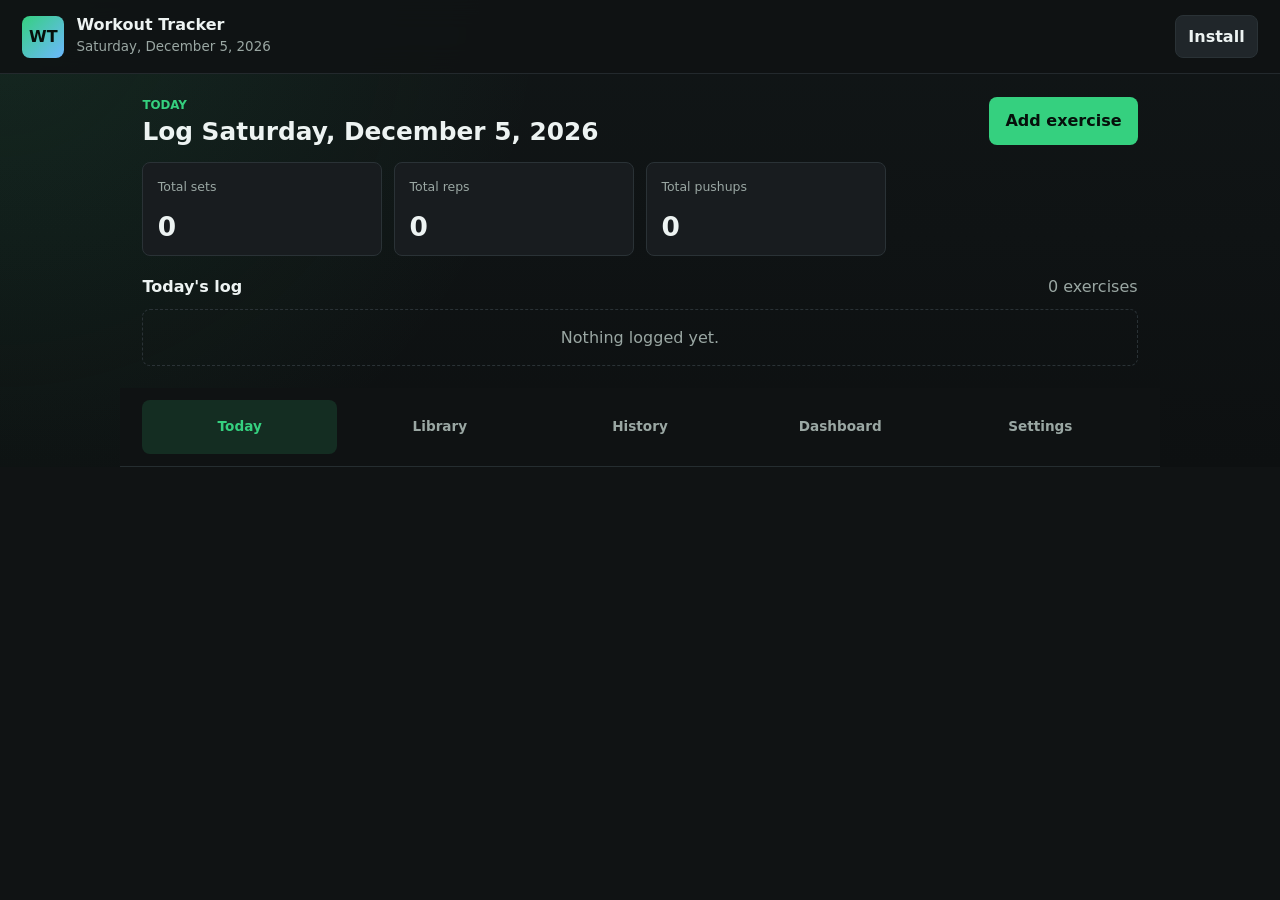
==== index.html @ e084869a "Add files via upload" ====
<!doctype html>
<html lang="en">
  <head>
    <meta charset="utf-8">
    <meta name="viewport" content="width=device-width, initial-scale=1">
    <meta name="theme-color" content="#101314">
    <meta name="description" content="A local-first personal workout tracker with exercise library, daily logging, history, dashboard, and backups.">
    <title>Workout Tracker</title>
    <link rel="manifest" href="manifest.webmanifest">
    <link rel="icon" href="icons/icon.svg" type="image/svg+xml">
    <link rel="apple-touch-icon" href="icons/icon-192.png">
    <link rel="stylesheet" href="styles.css">
    <script defer src="app.js"></script>
  </head>
  <body>
    <a class="skip-link" href="#app-main">Skip to content</a>

    <header class="app-header">
      <div class="brand">
        <div class="brand-mark" aria-hidden="true">WT</div>
        <div>
          <h1>Workout Tracker</h1>
          <p id="currentDateLabel">Ready when you are.</p>
        </div>
      </div>
      <button id="installButton" class="ghost-button install-button" hidden>Install</button>
    </header>

    <main id="app-main" class="app-main">
      <section id="today" class="tab-panel active" aria-labelledby="todayTitle">
        <div class="section-head">
          <div>
            <p class="eyebrow">Today</p>
            <h2 id="todayTitle">Log today's workout</h2>
          </div>
          <button id="addExerciseToggle" class="primary-button" type="button">Add exercise</button>
        </div>

        <div class="metric-grid today-metrics" aria-label="Today's totals">
          <article class="metric">
            <span>Total sets</span>
            <strong id="todayTotalSets">0</strong>
          </article>
          <article class="metric">
            <span>Total reps</span>
            <strong id="todayTotalReps">0</strong>
          </article>
          <article class="metric">
            <span>Total pushups</span>
            <strong id="todayTotalPushups">0</strong>
          </article>
        </div>

        <form id="todayForm" class="log-form hidden" autocomplete="off">
          <div class="form-row full">
            <label for="exerciseSelect">Exercise</label>
            <select id="exerciseSelect" required></select>
          </div>

          <div class="quick-grid">
            <label>
              <span>Sets</span>
              <input id="setsInput" inputmode="numeric" type="number" min="0" step="1" placeholder="3">
            </label>
            <label>
              <span>Reps</span>
              <input id="repsInput" inputmode="numeric" type="number" min="0" step="1" placeholder="10">
            </label>
            <label>
              <span>Weight</span>
              <input id="weightInput" inputmode="decimal" type="number" min="0" step="0.5" placeholder="kg">
            </label>
            <label>
              <span>Duration</span>
              <input id="durationInput" inputmode="decimal" type="number" min="0" step="0.5" placeholder="min">
            </label>
            <label>
              <span>Distance</span>
              <input id="distanceInput" inputmode="decimal" type="number" min="0" step="0.01" placeholder="km">
            </label>
          </div>

          <div id="pushupFields" class="special-panel hidden">
            <div class="special-head">
              <div>
                <p class="eyebrow">Pushup tracking</p>
                <h3>Max set and EMOM</h3>
              </div>
              <span id="emomTotalBadge" class="pill">0 total</span>
            </div>
            <div class="quick-grid">
              <label>
                <span>Max in one set</span>
                <input id="pushupMaxInput" inputmode="numeric" type="number" min="0" step="1" placeholder="42">
              </label>
              <label>
                <span>EMOM minutes</span>
                <input id="emomMinutesInput" inputmode="numeric" type="number" min="0" step="1" placeholder="10">
              </label>
              <label>
                <span>Reps / minute</span>
                <input id="emomRepsInput" inputmode="numeric" type="number" min="0" step="1" placeholder="8">
              </label>
            </div>
          </div>

          <label class="form-row full">
            <span>Notes</span>
            <textarea id="notesInput" rows="3" placeholder="Optional notes"></textarea>
          </label>

          <div class="button-row">
            <button class="primary-button" type="submit">Save workout</button>
            <button id="clearTodayForm" class="ghost-button" type="button">Clear</button>
          </div>
        </form>

        <div class="subhead">
          <h3>Today's log</h3>
          <span id="todayEntryCount" class="muted">0 exercises</span>
        </div>
        <div id="todayEntries" class="item-list empty-list"></div>
      </section>

      <section id="library" class="tab-panel" aria-labelledby="libraryTitle">
        <div class="section-head">
          <div>
            <p class="eyebrow">Exercise Library</p>
            <h2 id="libraryTitle">Built-in and custom exercises</h2>
          </div>
        </div>

        <form id="exerciseForm" class="compact-form" autocomplete="off">
          <input id="customExerciseId" type="hidden">
          <label class="form-row full">
            <span>Exercise name</span>
            <input id="customName" type="text" placeholder="Add a custom exercise" required>
          </label>
          <div class="two-col">
            <label>
              <span>Muscle group</span>
              <select id="customGroup" required></select>
            </label>
            <label>
              <span>Type</span>
              <select id="customType" required></select>
            </label>
          </div>
          <div class="button-row">
            <button id="saveCustomExercise" class="primary-button" type="submit">Add custom</button>
            <button id="cancelCustomEdit" class="ghost-button hidden" type="button">Cancel edit</button>
          </div>
        </form>

        <div id="libraryList" class="library-list"></div>
      </section>

      <section id="history" class="tab-panel" aria-labelledby="historyTitle">
        <div class="section-head">
          <div>
            <p class="eyebrow">Workout History</p>
            <h2 id="historyTitle">Calendar and log</h2>
          </div>
        </div>

        <div class="filter-grid">
          <label>
            <span>Exercise</span>
            <select id="historyExerciseFilter"></select>
          </label>
          <label>
            <span>Muscle group</span>
            <select id="historyGroupFilter"></select>
          </label>
        </div>

        <div id="historyList" class="history-list empty-list"></div>
        <div id="historyDetail" class="detail-panel hidden"></div>
      </section>

      <section id="dashboard" class="tab-panel" aria-labelledby="dashboardTitle">
        <div class="section-head">
          <div>
            <p class="eyebrow">Dashboard</p>
            <h2 id="dashboardTitle">Progress at a glance</h2>
          </div>
        </div>

        <div class="metric-grid">
          <article class="metric">
            <span>Training days this month</span>
            <strong id="monthTrainingDays">0</strong>
          </article>
          <article class="metric">
            <span>Workouts this week</span>
            <strong id="weekWorkoutDays">0</strong>
          </article>
          <article class="metric">
            <span>Best pushup max</span>
            <strong id="bestPushupMax">0</strong>
          </article>
          <article class="metric">
            <span>Toward 100 pushups</span>
            <strong id="pushupGoalText">0%</strong>
          </article>
        </div>

        <article class="chart-panel">
          <div class="chart-head">
            <h3>Pushup progress</h3>
            <span class="muted">Best set per day</span>
          </div>
          <canvas id="pushupChart" height="190" aria-label="Pushup progress chart"></canvas>
        </article>

        <article class="chart-panel">
          <div class="chart-head">
            <h3>Bodyweight progress</h3>
            <span id="bodyweightUnitLabel" class="muted">kg</span>
          </div>
          <canvas id="bodyweightChart" height="190" aria-label="Bodyweight progress chart"></canvas>
        </article>

        <article class="chart-panel">
          <div class="chart-head">
            <h3>Most trained muscle groups</h3>
            <span class="muted">By logged exercises</span>
          </div>
          <div id="muscleGroupBars" class="bar-list"></div>
        </article>
      </section>

      <section id="settings" class="tab-panel" aria-labelledby="settingsTitle">
        <div class="section-head">
          <div>
            <p class="eyebrow">Settings and Backup</p>
            <h2 id="settingsTitle">Keep your data portable</h2>
          </div>
        </div>

        <form id="settingsForm" class="compact-form">
          <label class="form-row full">
            <span>Weight unit</span>
            <select id="weightUnitSelect">
              <option value="kg">kg</option>
              <option value="lb">lb</option>
            </select>
          </label>
        </form>

        <form id="bodyweightForm" class="compact-form" autocomplete="off">
          <div class="subhead no-margin">
            <h3>Bodyweight log</h3>
            <span class="muted">Used in dashboard chart</span>
          </div>
          <div class="two-col">
            <label>
              <span>Date</span>
              <input id="bodyweightDateInput" type="date" required>
            </label>
            <label>
              <span>Bodyweight</span>
              <input id="bodyweightValueInput" inputmode="decimal" type="number" min="0" step="0.1" required>
            </label>
          </div>
          <button class="primary-button" type="submit">Save bodyweight</button>
          <div id="bodyweightList" class="small-list"></div>
        </form>

        <div class="backup-grid">
          <button id="exportJsonButton" class="primary-button" type="button">Export JSON backup</button>
          <label class="file-button">
            <input id="importFileInput" type="file" accept="application/json">
            Import JSON backup
          </label>
          <button id="exportCsvButton" class="ghost-button" type="button">Export history CSV</button>
        </div>

        <div class="data-summary">
          <h3>Data on this device</h3>
          <p id="dataSummaryText" class="muted"></p>
        </div>
      </section>
    </main>

    <nav class="tab-bar" aria-label="Primary">
      <button class="tab-button active" data-tab="today" type="button">Today</button>
      <button class="tab-button" data-tab="library" type="button">Library</button>
      <button class="tab-button" data-tab="history" type="button">History</button>
      <button class="tab-button" data-tab="dashboard" type="button">Dashboard</button>
      <button class="tab-button" data-tab="settings" type="button">Settings</button>
    </nav>

    <div id="toast" class="toast" role="status" aria-live="polite"></div>
  </body>
</html>
---- styles.css ----
:root {
  color-scheme: dark;
  --bg: #101314;
  --surface: #181c1f;
  --surface-strong: #20262a;
  --surface-soft: #141819;
  --border: #2a3236;
  --text: #edf3f2;
  --muted: #9aa7a3;
  --accent: #35d07f;
  --accent-strong: #18a966;
  --accent-soft: rgba(53, 208, 127, 0.14);
  --blue: #6cb8ff;
  --danger: #ff6b6b;
  --warning: #ffd166;
  --shadow: 0 16px 40px rgba(0, 0, 0, 0.28);
  --radius: 8px;
}

* {
  box-sizing: border-box;
}

html {
  min-height: 100%;
  background: var(--bg);
}

body {
  min-height: 100%;
  margin: 0;
  background:
    radial-gradient(circle at top left, rgba(53, 208, 127, 0.1), transparent 34rem),
    linear-gradient(180deg, #111617 0%, #0d1011 100%);
  color: var(--text);
  font-family: Inter, ui-sans-serif, system-ui, -apple-system, BlinkMacSystemFont, "Segoe UI", sans-serif;
  font-size: 16px;
  line-height: 1.45;
  padding-bottom: 88px;
}

button,
input,
select,
textarea {
  font: inherit;
}

button,
select,
input,
textarea {
  border-radius: var(--radius);
}

button {
  border: 0;
  cursor: pointer;
}

button:disabled {
  cursor: not-allowed;
  opacity: 0.55;
}

select,
input,
textarea {
  width: 100%;
  border: 1px solid var(--border);
  background: #0d1112;
  color: var(--text);
  padding: 0.85rem 0.95rem;
  outline: none;
}

select:focus,
input:focus,
textarea:focus {
  border-color: var(--accent);
  box-shadow: 0 0 0 3px rgba(53, 208, 127, 0.18);
}

textarea {
  resize: vertical;
}

h1,
h2,
h3,
p {
  margin: 0;
}

h1 {
  font-size: 1rem;
  line-height: 1.1;
}

h2 {
  font-size: 1.55rem;
  line-height: 1.15;
}

h3 {
  font-size: 1rem;
  line-height: 1.2;
}

.skip-link {
  position: fixed;
  top: 0.75rem;
  left: 0.75rem;
  z-index: 20;
  transform: translateY(-160%);
  background: var(--accent);
  color: #07100b;
  padding: 0.75rem 1rem;
  border-radius: var(--radius);
}

.skip-link:focus {
  transform: translateY(0);
}

.app-header {
  position: sticky;
  top: 0;
  z-index: 10;
  display: flex;
  align-items: center;
  justify-content: space-between;
  gap: 1rem;
  padding: 0.95rem 1rem;
  background: rgba(16, 19, 20, 0.92);
  backdrop-filter: blur(14px);
  border-bottom: 1px solid rgba(42, 50, 54, 0.75);
}

.brand {
  display: flex;
  align-items: center;
  min-width: 0;
  gap: 0.75rem;
}

.brand-mark {
  display: grid;
  width: 42px;
  height: 42px;
  flex: 0 0 auto;
  place-items: center;
  border-radius: var(--radius);
  background: linear-gradient(135deg, var(--accent), var(--blue));
  color: #07100b;
  font-weight: 900;
}

.brand p,
.muted {
  color: var(--muted);
}

.brand p {
  margin-top: 0.2rem;
  font-size: 0.84rem;
  white-space: nowrap;
  overflow: hidden;
  text-overflow: ellipsis;
}

.app-main {
  width: min(100%, 1040px);
  margin: 0 auto;
  padding: 1rem;
}

.tab-panel {
  display: none;
}

.tab-panel.active {
  display: block;
}

.section-head {
  display: flex;
  align-items: flex-start;
  justify-content: space-between;
  gap: 1rem;
  margin-bottom: 1rem;
}

.section-head .primary-button {
  flex: 0 0 auto;
}

.eyebrow {
  margin-bottom: 0.25rem;
  color: var(--accent);
  font-size: 0.74rem;
  font-weight: 800;
  letter-spacing: 0;
  text-transform: uppercase;
}

.metric-grid {
  display: grid;
  grid-template-columns: repeat(2, minmax(0, 1fr));
  gap: 0.75rem;
  margin-bottom: 1rem;
}

.today-metrics {
  grid-template-columns: repeat(3, minmax(0, 1fr));
}

.metric {
  min-width: 0;
  padding: 0.9rem;
  border: 1px solid var(--border);
  border-radius: var(--radius);
  background: var(--surface);
}

.metric span {
  display: block;
  min-height: 2.4em;
  color: var(--muted);
  font-size: 0.78rem;
}

.metric strong {
  display: block;
  margin-top: 0.4rem;
  color: var(--text);
  font-size: 1.65rem;
  line-height: 1;
}

.primary-button,
.ghost-button,
.danger-button,
.file-button {
  display: inline-flex;
  align-items: center;
  justify-content: center;
  min-height: 48px;
  gap: 0.45rem;
  padding: 0.8rem 1rem;
  border-radius: var(--radius);
  font-weight: 800;
  text-decoration: none;
}

.primary-button {
  background: var(--accent);
  color: #06100b;
}

.primary-button:active {
  background: var(--accent-strong);
}

.ghost-button,
.file-button {
  border: 1px solid var(--border);
  background: var(--surface-strong);
  color: var(--text);
}

.danger-button {
  background: rgba(255, 107, 107, 0.14);
  color: var(--danger);
  border: 1px solid rgba(255, 107, 107, 0.32);
}

.install-button {
  min-height: 40px;
  padding: 0.55rem 0.75rem;
}

.log-form,
.compact-form,
.chart-panel,
.detail-panel,
.data-summary {
  margin-bottom: 1rem;
  padding: 1rem;
  border: 1px solid var(--border);
  border-radius: var(--radius);
  background: rgba(24, 28, 31, 0.88);
  box-shadow: var(--shadow);
}

.log-form,
.compact-form {
  display: grid;
  gap: 0.9rem;
}

.form-row,
.quick-grid label,
.two-col label,
.filter-grid label {
  display: grid;
  gap: 0.35rem;
  color: var(--muted);
  font-size: 0.85rem;
  font-weight: 750;
}

.form-row span,
.quick-grid span,
.two-col span,
.filter-grid span {
  color: var(--muted);
}

.quick-grid,
.two-col,
.filter-grid {
  display: grid;
  grid-template-columns: repeat(2, minmax(0, 1fr));
  gap: 0.75rem;
}

.quick-grid {
  grid-template-columns: repeat(2, minmax(0, 1fr));
}

.full {
  grid-column: 1 / -1;
}

.special-panel {
  padding: 0.85rem;
  border: 1px solid rgba(53, 208, 127, 0.28);
  border-radius: var(--radius);
  background: var(--accent-soft);
}

.special-head,
.chart-head,
.subhead,
.item-top {
  display: flex;
  align-items: flex-start;
  justify-content: space-between;
  gap: 0.75rem;
}

.special-head {
  align-items: center;
  margin-bottom: 0.75rem;
}

.button-row {
  display: flex;
  flex-wrap: wrap;
  gap: 0.7rem;
}

.button-row > * {
  flex: 1 1 130px;
}

.subhead {
  align-items: center;
  margin: 1.2rem 0 0.65rem;
}

.subhead.no-margin {
  margin: 0;
}

.pill,
.tag {
  display: inline-flex;
  align-items: center;
  justify-content: center;
  min-height: 28px;
  padding: 0.2rem 0.55rem;
  border-radius: 999px;
  border: 1px solid var(--border);
  background: var(--surface-strong);
  color: var(--muted);
  font-size: 0.78rem;
  font-weight: 750;
  white-space: nowrap;
}

.tag.accent {
  border-color: rgba(53, 208, 127, 0.32);
  background: var(--accent-soft);
  color: var(--accent);
}

.hidden {
  display: none !important;
}

.item-list,
.library-list,
.history-list,
.small-list,
.bar-list {
  display: grid;
  gap: 0.75rem;
}

.item-card,
.exercise-card,
.history-card,
.bodyweight-row {
  border: 1px solid var(--border);
  border-radius: var(--radius);
  background: var(--surface);
}

.item-card,
.history-card,
.bodyweight-row {
  padding: 0.9rem;
}

.exercise-card {
  display: grid;
  gap: 0.75rem;
  padding: 0.85rem;
}

.exercise-card.default {
  background: var(--surface-soft);
}

.item-title,
.history-title {
  font-size: 1rem;
  font-weight: 850;
}

.item-meta,
.history-meta,
.exercise-meta,
.entry-notes {
  margin-top: 0.35rem;
  color: var(--muted);
  font-size: 0.86rem;
}

.entry-notes {
  padding-top: 0.55rem;
  border-top: 1px solid var(--border);
}

.item-actions,
.exercise-actions {
  display: flex;
  flex-wrap: wrap;
  gap: 0.5rem;
  margin-top: 0.75rem;
}

.item-actions button,
.exercise-actions button {
  min-height: 40px;
  padding: 0.55rem 0.7rem;
}

.library-group {
  display: grid;
  gap: 0.65rem;
  margin-top: 1rem;
}

.library-group h3 {
  color: var(--text);
  font-size: 0.95rem;
}

.library-grid {
  display: grid;
  gap: 0.6rem;
}

.filter-grid {
  margin-bottom: 1rem;
}

.history-card {
  width: 100%;
  color: inherit;
  text-align: left;
}

.history-card.active {
  border-color: var(--accent);
  background: var(--accent-soft);
}

.detail-panel {
  display: grid;
  gap: 0.75rem;
}

.chart-panel canvas {
  display: block;
  width: 100%;
  height: 190px;
}

.bar-row {
  display: grid;
  gap: 0.35rem;
}

.bar-label {
  display: flex;
  justify-content: space-between;
  gap: 0.75rem;
  color: var(--muted);
  font-size: 0.86rem;
}

.bar-track {
  overflow: hidden;
  height: 12px;
  border-radius: 999px;
  background: #0b0f10;
  border: 1px solid var(--border);
}

.bar-fill {
  min-width: 6px;
  height: 100%;
  border-radius: inherit;
  background: linear-gradient(90deg, var(--accent), var(--blue));
}

.backup-grid {
  display: grid;
  gap: 0.75rem;
  margin-bottom: 1rem;
}

.file-button {
  position: relative;
  overflow: hidden;
}

.file-button input {
  position: absolute;
  inset: 0;
  opacity: 0;
  cursor: pointer;
}

.data-summary {
  box-shadow: none;
}

.empty-list:empty::after {
  content: "Nothing logged yet.";
  display: block;
  padding: 1rem;
  border: 1px dashed var(--border);
  border-radius: var(--radius);
  color: var(--muted);
  text-align: center;
}

.toast {
  position: fixed;
  left: 1rem;
  right: 1rem;
  bottom: 98px;
  z-index: 30;
  display: none;
  padding: 0.9rem 1rem;
  border: 1px solid rgba(53, 208, 127, 0.34);
  border-radius: var(--radius);
  background: #111a15;
  color: var(--text);
  box-shadow: var(--shadow);
}

.toast.show {
  display: block;
}

.tab-bar {
  position: fixed;
  right: 0;
  bottom: 0;
  left: 0;
  z-index: 15;
  display: grid;
  grid-template-columns: repeat(5, minmax(0, 1fr));
  gap: 0.35rem;
  padding: 0.55rem;
  background: rgba(16, 19, 20, 0.96);
  border-top: 1px solid rgba(42, 50, 54, 0.85);
  backdrop-filter: blur(14px);
}

.tab-button {
  min-height: 54px;
  padding: 0.45rem 0.25rem;
  background: transparent;
  color: var(--muted);
  font-size: 0.72rem;
  font-weight: 800;
}

.tab-button.active {
  background: var(--accent-soft);
  color: var(--accent);
}

@media (min-width: 620px) {
  body {
    padding-bottom: 0;
  }

  .app-header {
    padding-inline: 1.4rem;
  }

  .app-main {
    padding: 1.4rem;
  }

  .tab-bar {
    position: sticky;
    top: 73px;
    bottom: auto;
    width: min(100%, 1040px);
    margin: 0 auto;
    padding: 0.75rem 1.4rem;
    border-top: 0;
    border-bottom: 1px solid rgba(42, 50, 54, 0.85);
  }

  .tab-button {
    font-size: 0.85rem;
  }

  .metric-grid,
  .today-metrics {
    grid-template-columns: repeat(4, minmax(0, 1fr));
  }

  .quick-grid {
    grid-template-columns: repeat(5, minmax(0, 1fr));
  }

  .backup-grid {
    grid-template-columns: repeat(3, minmax(0, 1fr));
  }

  .library-grid {
    grid-template-columns: repeat(2, minmax(0, 1fr));
  }
}

@media (min-width: 920px) {
  .library-grid {
    grid-template-columns: repeat(3, minmax(0, 1fr));
  }

  .chart-panel canvas {
    height: 220px;
  }
}
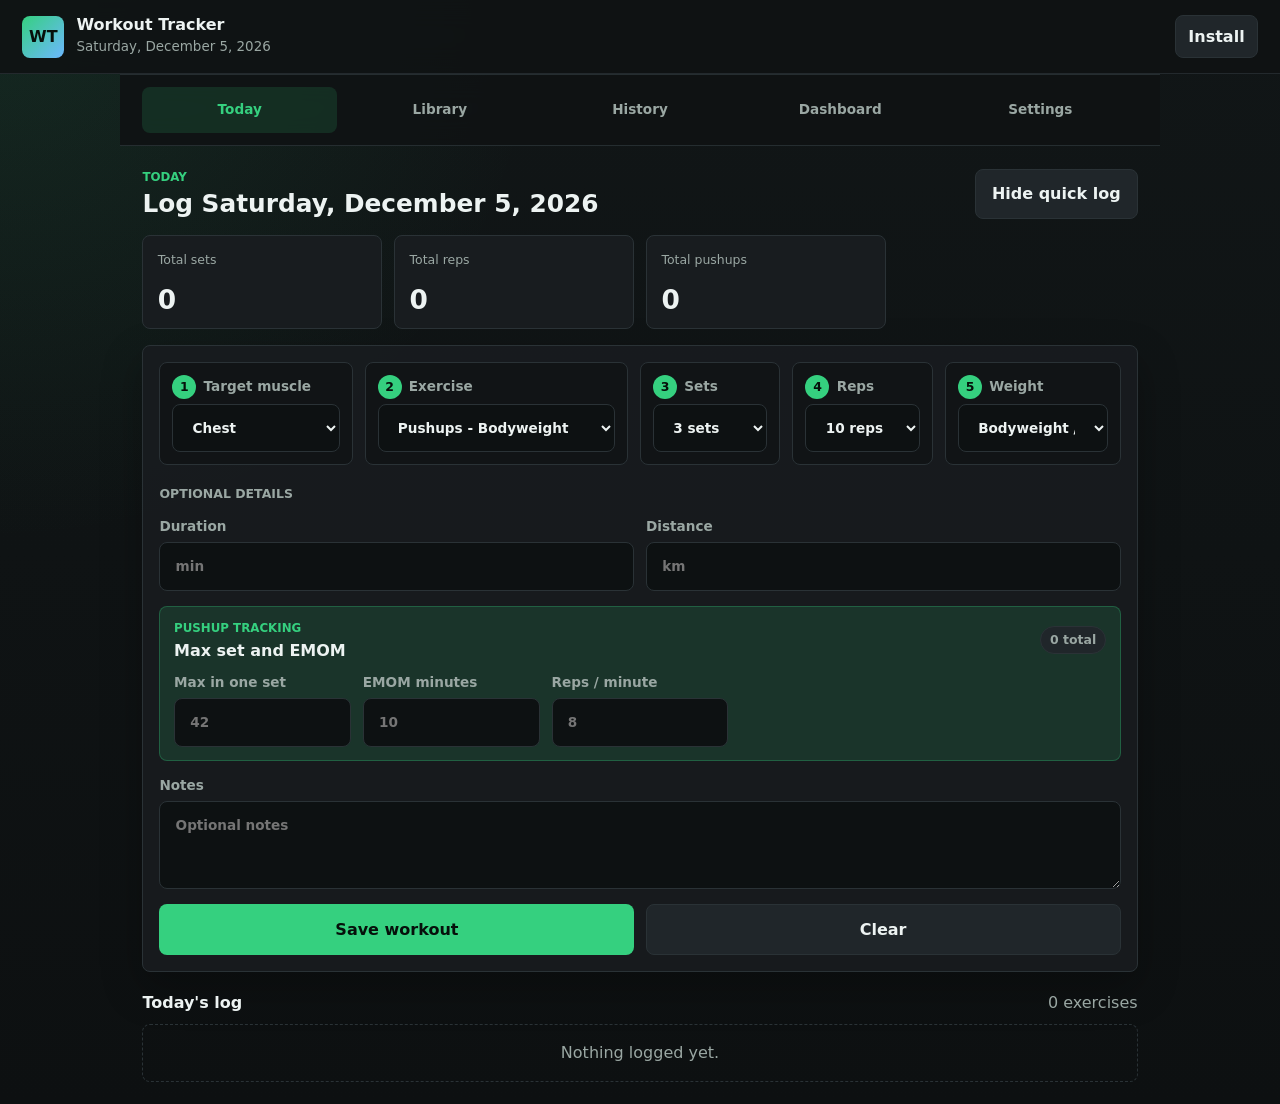
==== commit a238fae1: "Improve workout selection flow" ====
--- a/index.html
+++ b/index.html
@@ -26,6 +26,14 @@
       <button id="installButton" class="ghost-button install-button" hidden>Install</button>
     </header>
 
+    <nav class="tab-bar" aria-label="Primary">
+      <button class="tab-button active" data-tab="today" type="button">Today</button>
+      <button class="tab-button" data-tab="library" type="button">Library</button>
+      <button class="tab-button" data-tab="history" type="button">History</button>
+      <button class="tab-button" data-tab="dashboard" type="button">Dashboard</button>
+      <button class="tab-button" data-tab="settings" type="button">Settings</button>
+    </nav>
+
     <main id="app-main" class="app-main">
       <section id="today" class="tab-panel active" aria-labelledby="todayTitle">
         <div class="section-head">
@@ -33,7 +41,7 @@
             <p class="eyebrow">Today</p>
             <h2 id="todayTitle">Log today's workout</h2>
           </div>
-          <button id="addExerciseToggle" class="primary-button" type="button">Add exercise</button>
+          <button id="addExerciseToggle" class="ghost-button" type="button">Hide quick log</button>
         </div>
 
         <div class="metric-grid today-metrics" aria-label="Today's totals">
@@ -51,25 +59,35 @@
           </article>
         </div>
 
-        <form id="todayForm" class="log-form hidden" autocomplete="off">
-          <div class="form-row full">
-            <label for="exerciseSelect">Exercise</label>
-            <select id="exerciseSelect" required></select>
-          </div>
-
-          <div class="quick-grid">
-            <label>
-              <span>Sets</span>
-              <input id="setsInput" inputmode="numeric" type="number" min="0" step="1" placeholder="3">
-            </label>
-            <label>
-              <span>Reps</span>
-              <input id="repsInput" inputmode="numeric" type="number" min="0" step="1" placeholder="10">
-            </label>
-            <label>
-              <span>Weight</span>
-              <input id="weightInput" inputmode="decimal" type="number" min="0" step="0.5" placeholder="kg">
-            </label>
+        <form id="todayForm" class="log-form" autocomplete="off">
+          <div class="flow-grid">
+            <label class="step-field">
+              <span><strong>1</strong> Target muscle</span>
+              <select id="targetMuscleSelect" required></select>
+            </label>
+            <label class="step-field">
+              <span><strong>2</strong> Exercise</span>
+              <select id="exerciseSelect" required></select>
+            </label>
+            <label class="step-field">
+              <span><strong>3</strong> Sets</span>
+              <select id="setsInput"></select>
+            </label>
+            <label class="step-field">
+              <span><strong>4</strong> Reps</span>
+              <select id="repsInput"></select>
+            </label>
+            <label class="step-field">
+              <span><strong>5</strong> Weight</span>
+              <select id="weightInput"></select>
+            </label>
+          </div>
+
+          <div class="optional-head full">
+            <span>Optional details</span>
+          </div>
+
+          <div class="quick-grid optional-grid">
             <label>
               <span>Duration</span>
               <input id="durationInput" inputmode="decimal" type="number" min="0" step="0.5" placeholder="min">
@@ -130,6 +148,70 @@
           </div>
         </div>
 
+        <section class="muscle-map-panel" aria-labelledby="muscleMapTitle">
+          <div class="map-head">
+            <div>
+              <p class="eyebrow">Muscle map</p>
+              <h3 id="muscleMapTitle">Pick a target area</h3>
+            </div>
+            <span id="librarySelectedGroup" class="pill">All groups</span>
+          </div>
+
+          <div class="muscle-map-layout">
+            <svg class="muscle-figure" viewBox="0 0 280 330" role="img" aria-labelledby="muscleMapTitle">
+              <g class="figure-side" aria-label="Front body">
+                <circle class="body-part neutral" cx="80" cy="34" r="20"></circle>
+                <path class="body-part neutral" d="M61 63h38l10 40-16 70H67l-16-70z"></path>
+                <g class="svg-button" data-map-group="Shoulders" role="button" tabindex="0" aria-label="Select Shoulders">
+                  <path class="body-part zone" d="M46 68l15-8 6 30-23 17-12-16z"></path>
+                  <path class="body-part zone" d="M114 68l-15-8-6 30 23 17 12-16z"></path>
+                </g>
+                <g class="svg-button" data-map-group="Chest" role="button" tabindex="0" aria-label="Select Chest">
+                  <path class="body-part zone" d="M62 72h36l5 30-23 13-23-13z"></path>
+                </g>
+                <g class="svg-button" data-map-group="Arms" role="button" tabindex="0" aria-label="Select Arms">
+                  <path class="body-part zone" d="M35 103l22 10-9 73-20-5z"></path>
+                  <path class="body-part zone" d="M125 103l-22 10 9 73 20-5z"></path>
+                </g>
+                <g class="svg-button" data-map-group="Core" role="button" tabindex="0" aria-label="Select Core">
+                  <path class="body-part zone" d="M67 113h26l-2 56H69z"></path>
+                </g>
+                <g class="svg-button" data-map-group="Legs" role="button" tabindex="0" aria-label="Select Legs">
+                  <path class="body-part zone" d="M66 174h24l7 114H72z"></path>
+                  <path class="body-part zone" d="M94 174h24l-6 114H88z"></path>
+                </g>
+              </g>
+
+              <g class="figure-side" aria-label="Back body" transform="translate(120 0)">
+                <circle class="body-part neutral" cx="80" cy="34" r="20"></circle>
+                <path class="body-part neutral" d="M61 63h38l10 40-16 70H67l-16-70z"></path>
+                <g class="svg-button" data-map-group="Back" role="button" tabindex="0" aria-label="Select Back">
+                  <path class="body-part zone" d="M58 73h44l-7 82H65z"></path>
+                </g>
+                <g class="svg-button" data-map-group="Shoulders" role="button" tabindex="0" aria-label="Select Shoulders">
+                  <path class="body-part zone" d="M46 68l15-8 4 31-22 16-12-16z"></path>
+                  <path class="body-part zone" d="M114 68l-15-8-4 31 22 16 12-16z"></path>
+                </g>
+                <g class="svg-button" data-map-group="Arms" role="button" tabindex="0" aria-label="Select Arms">
+                  <path class="body-part zone" d="M35 103l22 10-9 73-20-5z"></path>
+                  <path class="body-part zone" d="M125 103l-22 10 9 73 20-5z"></path>
+                </g>
+                <g class="svg-button" data-map-group="Legs" role="button" tabindex="0" aria-label="Select Legs">
+                  <path class="body-part zone" d="M66 174h24l7 114H72z"></path>
+                  <path class="body-part zone" d="M94 174h24l-6 114H88z"></path>
+                </g>
+              </g>
+
+              <g class="svg-button cardio-zone" data-map-group="Cardio" role="button" tabindex="0" aria-label="Select Cardio">
+                <circle class="body-part zone" cx="248" cy="48" r="20"></circle>
+                <path class="heart-mark" d="M248 58l-11-10c-6-6 2-16 11-8 9-8 17 2 11 8z"></path>
+              </g>
+            </svg>
+
+            <div id="muscleMapChips" class="muscle-chip-grid" aria-label="Muscle groups"></div>
+          </div>
+        </section>
+
         <form id="exerciseForm" class="compact-form" autocomplete="off">
           <input id="customExerciseId" type="hidden">
           <label class="form-row full">
@@ -283,14 +365,6 @@
       </section>
     </main>
 
-    <nav class="tab-bar" aria-label="Primary">
-      <button class="tab-button active" data-tab="today" type="button">Today</button>
-      <button class="tab-button" data-tab="library" type="button">Library</button>
-      <button class="tab-button" data-tab="history" type="button">History</button>
-      <button class="tab-button" data-tab="dashboard" type="button">Dashboard</button>
-      <button class="tab-button" data-tab="settings" type="button">Settings</button>
-    </nav>
-
     <div id="toast" class="toast" role="status" aria-live="polite"></div>
   </body>
 </html>
--- a/styles.css
+++ b/styles.css
@@ -36,7 +36,6 @@
   font-family: Inter, ui-sans-serif, system-ui, -apple-system, BlinkMacSystemFont, "Segoe UI", sans-serif;
   font-size: 16px;
   line-height: 1.45;
-  padding-bottom: 88px;
 }
 
 button,
@@ -126,7 +125,7 @@
 .app-header {
   position: sticky;
   top: 0;
-  z-index: 10;
+  z-index: 20;
   display: flex;
   align-items: center;
   justify-content: space-between;
@@ -172,7 +171,7 @@
 .app-main {
   width: min(100%, 1040px);
   margin: 0 auto;
-  padding: 1rem;
+  padding: 0.9rem 1rem 1rem;
 }
 
 .tab-panel {
@@ -282,6 +281,7 @@
 
 .log-form,
 .compact-form,
+.muscle-map-panel,
 .chart-panel,
 .detail-panel,
 .data-summary {
@@ -299,7 +299,85 @@
   gap: 0.9rem;
 }
 
+.muscle-map-panel {
+  display: grid;
+  gap: 1rem;
+}
+
+.map-head {
+  display: flex;
+  align-items: center;
+  justify-content: space-between;
+  gap: 0.75rem;
+}
+
+.muscle-map-layout {
+  display: grid;
+  gap: 1rem;
+}
+
+.muscle-figure {
+  width: 100%;
+  max-width: 360px;
+  margin: 0 auto;
+  border: 1px solid var(--border);
+  border-radius: var(--radius);
+  background: #0d1112;
+}
+
+.body-part {
+  stroke: #344045;
+  stroke-width: 2;
+}
+
+.body-part.neutral {
+  fill: #20282b;
+}
+
+.body-part.zone {
+  fill: rgba(53, 208, 127, 0.16);
+  stroke: rgba(53, 208, 127, 0.55);
+}
+
+.svg-button {
+  cursor: pointer;
+  outline: none;
+}
+
+.svg-button:hover .body-part.zone,
+.svg-button:focus .body-part.zone,
+.svg-button.active .body-part.zone {
+  fill: rgba(53, 208, 127, 0.76);
+  stroke: var(--accent);
+}
+
+.heart-mark {
+  fill: #101314;
+  pointer-events: none;
+}
+
+.muscle-chip-grid {
+  display: grid;
+  grid-template-columns: repeat(2, minmax(0, 1fr));
+  gap: 0.55rem;
+}
+
+.map-chip {
+  min-height: 44px;
+  border: 1px solid var(--border);
+  background: var(--surface-strong);
+  color: var(--text);
+  font-weight: 800;
+}
+
+.map-chip.active {
+  border-color: rgba(53, 208, 127, 0.5);
+  background: var(--accent-soft);
+  color: var(--accent);
+}
+
 .form-row,
+.step-field,
 .quick-grid label,
 .two-col label,
 .filter-grid label {
@@ -311,12 +389,50 @@
 }
 
 .form-row span,
+.step-field span,
 .quick-grid span,
 .two-col span,
 .filter-grid span {
   color: var(--muted);
 }
 
+.flow-grid {
+  display: grid;
+  gap: 0.75rem;
+}
+
+.step-field {
+  padding: 0.75rem;
+  border: 1px solid var(--border);
+  border-radius: var(--radius);
+  background: rgba(13, 17, 18, 0.62);
+}
+
+.step-field span {
+  display: flex;
+  align-items: center;
+  gap: 0.45rem;
+}
+
+.step-field strong {
+  display: inline-grid;
+  width: 24px;
+  height: 24px;
+  place-items: center;
+  border-radius: 999px;
+  background: var(--accent);
+  color: #06100b;
+  font-size: 0.78rem;
+}
+
+.optional-head {
+  padding-top: 0.35rem;
+  color: var(--muted);
+  font-size: 0.78rem;
+  font-weight: 800;
+  text-transform: uppercase;
+}
+
 .quick-grid,
 .two-col,
 .filter-grid {
@@ -326,6 +442,10 @@
 }
 
 .quick-grid {
+  grid-template-columns: repeat(2, minmax(0, 1fr));
+}
+
+.optional-grid {
   grid-template-columns: repeat(2, minmax(0, 1fr));
 }
 
@@ -574,7 +694,7 @@
   position: fixed;
   left: 1rem;
   right: 1rem;
-  bottom: 98px;
+  bottom: 1rem;
   z-index: 30;
   display: none;
   padding: 0.9rem 1rem;
@@ -590,10 +710,8 @@
 }
 
 .tab-bar {
-  position: fixed;
-  right: 0;
-  bottom: 0;
-  left: 0;
+  position: sticky;
+  top: 74px;
   z-index: 15;
   display: grid;
   grid-template-columns: repeat(5, minmax(0, 1fr));
@@ -601,11 +719,12 @@
   padding: 0.55rem;
   background: rgba(16, 19, 20, 0.96);
   border-top: 1px solid rgba(42, 50, 54, 0.85);
+  border-bottom: 1px solid rgba(42, 50, 54, 0.85);
   backdrop-filter: blur(14px);
 }
 
 .tab-button {
-  min-height: 54px;
+  min-height: 46px;
   padding: 0.45rem 0.25rem;
   background: transparent;
   color: var(--muted);
@@ -619,10 +738,6 @@
 }
 
 @media (min-width: 620px) {
-  body {
-    padding-bottom: 0;
-  }
-
   .app-header {
     padding-inline: 1.4rem;
   }
@@ -634,12 +749,9 @@
   .tab-bar {
     position: sticky;
     top: 73px;
-    bottom: auto;
     width: min(100%, 1040px);
     margin: 0 auto;
     padding: 0.75rem 1.4rem;
-    border-top: 0;
-    border-bottom: 1px solid rgba(42, 50, 54, 0.85);
   }
 
   .tab-button {
@@ -655,6 +767,19 @@
     grid-template-columns: repeat(5, minmax(0, 1fr));
   }
 
+  .flow-grid {
+    grid-template-columns: 1.1fr 1.5fr 0.8fr 0.8fr 1fr;
+  }
+
+  .muscle-map-layout {
+    grid-template-columns: minmax(260px, 0.9fr) minmax(220px, 1fr);
+    align-items: center;
+  }
+
+  .optional-grid {
+    grid-template-columns: repeat(2, minmax(0, 1fr));
+  }
+
   .backup-grid {
     grid-template-columns: repeat(3, minmax(0, 1fr));
   }
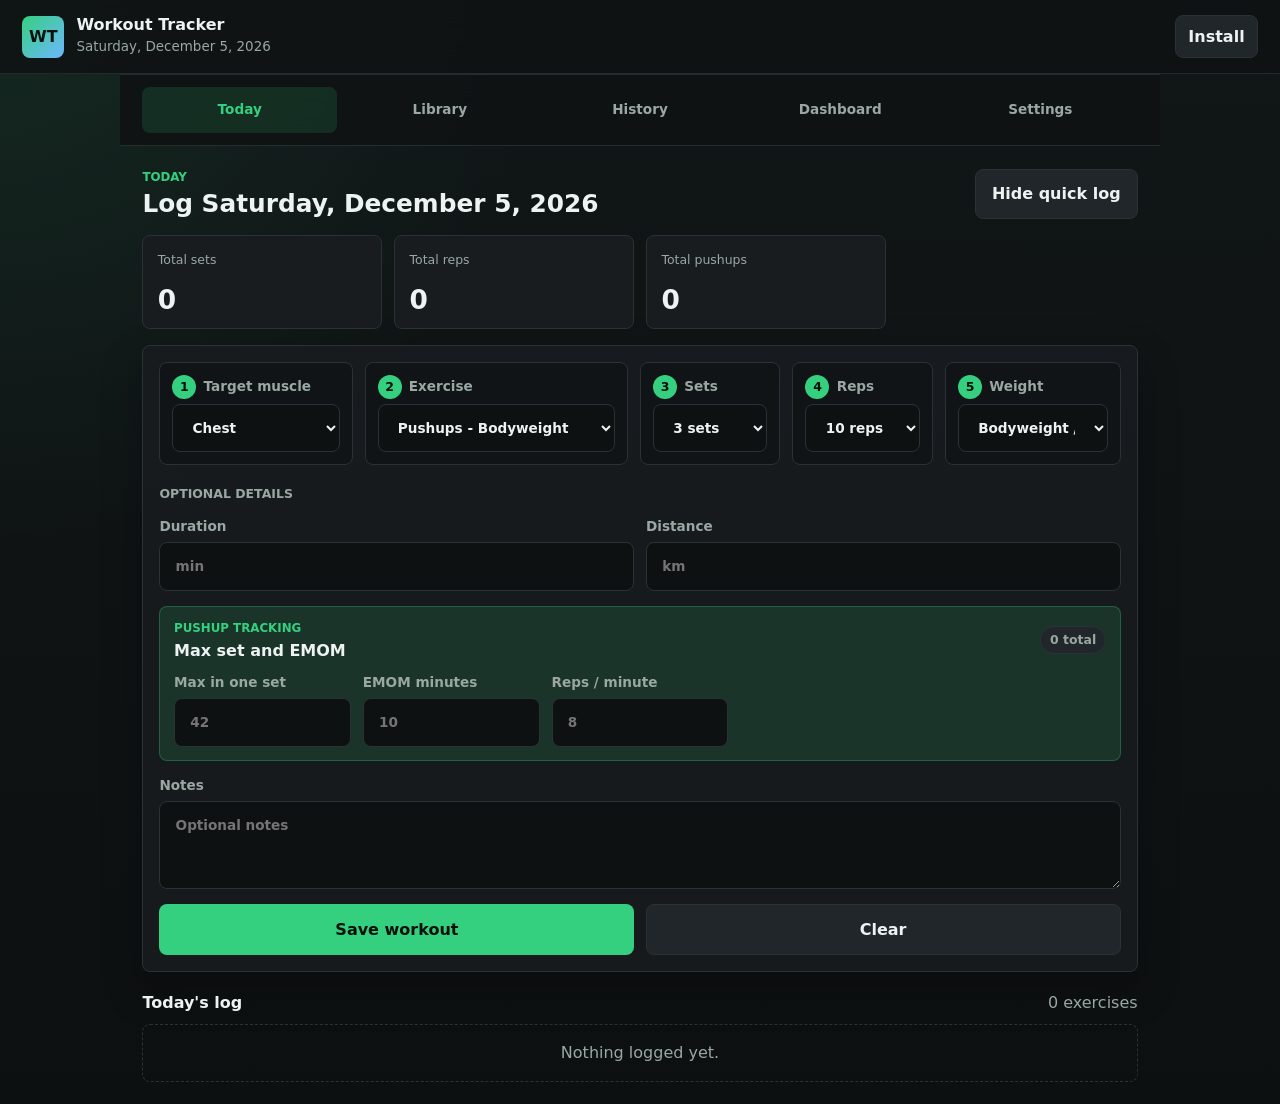
==== commit d7d32dbe: "Simplify library muscle selector" ====
--- a/index.html
+++ b/index.html
@@ -148,68 +148,16 @@
           </div>
         </div>
 
-        <section class="muscle-map-panel" aria-labelledby="muscleMapTitle">
+        <section class="muscle-picker-panel" aria-labelledby="musclePickerTitle">
           <div class="map-head">
             <div>
-              <p class="eyebrow">Muscle map</p>
-              <h3 id="muscleMapTitle">Pick a target area</h3>
+              <p class="eyebrow">Target muscle</p>
+              <h3 id="musclePickerTitle">Pick a group to show exercises</h3>
             </div>
             <span id="librarySelectedGroup" class="pill">All groups</span>
           </div>
 
-          <div class="muscle-map-layout">
-            <svg class="muscle-figure" viewBox="0 0 280 330" role="img" aria-labelledby="muscleMapTitle">
-              <g class="figure-side" aria-label="Front body">
-                <circle class="body-part neutral" cx="80" cy="34" r="20"></circle>
-                <path class="body-part neutral" d="M61 63h38l10 40-16 70H67l-16-70z"></path>
-                <g class="svg-button" data-map-group="Shoulders" role="button" tabindex="0" aria-label="Select Shoulders">
-                  <path class="body-part zone" d="M46 68l15-8 6 30-23 17-12-16z"></path>
-                  <path class="body-part zone" d="M114 68l-15-8-6 30 23 17 12-16z"></path>
-                </g>
-                <g class="svg-button" data-map-group="Chest" role="button" tabindex="0" aria-label="Select Chest">
-                  <path class="body-part zone" d="M62 72h36l5 30-23 13-23-13z"></path>
-                </g>
-                <g class="svg-button" data-map-group="Arms" role="button" tabindex="0" aria-label="Select Arms">
-                  <path class="body-part zone" d="M35 103l22 10-9 73-20-5z"></path>
-                  <path class="body-part zone" d="M125 103l-22 10 9 73 20-5z"></path>
-                </g>
-                <g class="svg-button" data-map-group="Core" role="button" tabindex="0" aria-label="Select Core">
-                  <path class="body-part zone" d="M67 113h26l-2 56H69z"></path>
-                </g>
-                <g class="svg-button" data-map-group="Legs" role="button" tabindex="0" aria-label="Select Legs">
-                  <path class="body-part zone" d="M66 174h24l7 114H72z"></path>
-                  <path class="body-part zone" d="M94 174h24l-6 114H88z"></path>
-                </g>
-              </g>
-
-              <g class="figure-side" aria-label="Back body" transform="translate(120 0)">
-                <circle class="body-part neutral" cx="80" cy="34" r="20"></circle>
-                <path class="body-part neutral" d="M61 63h38l10 40-16 70H67l-16-70z"></path>
-                <g class="svg-button" data-map-group="Back" role="button" tabindex="0" aria-label="Select Back">
-                  <path class="body-part zone" d="M58 73h44l-7 82H65z"></path>
-                </g>
-                <g class="svg-button" data-map-group="Shoulders" role="button" tabindex="0" aria-label="Select Shoulders">
-                  <path class="body-part zone" d="M46 68l15-8 4 31-22 16-12-16z"></path>
-                  <path class="body-part zone" d="M114 68l-15-8-4 31 22 16 12-16z"></path>
-                </g>
-                <g class="svg-button" data-map-group="Arms" role="button" tabindex="0" aria-label="Select Arms">
-                  <path class="body-part zone" d="M35 103l22 10-9 73-20-5z"></path>
-                  <path class="body-part zone" d="M125 103l-22 10 9 73 20-5z"></path>
-                </g>
-                <g class="svg-button" data-map-group="Legs" role="button" tabindex="0" aria-label="Select Legs">
-                  <path class="body-part zone" d="M66 174h24l7 114H72z"></path>
-                  <path class="body-part zone" d="M94 174h24l-6 114H88z"></path>
-                </g>
-              </g>
-
-              <g class="svg-button cardio-zone" data-map-group="Cardio" role="button" tabindex="0" aria-label="Select Cardio">
-                <circle class="body-part zone" cx="248" cy="48" r="20"></circle>
-                <path class="heart-mark" d="M248 58l-11-10c-6-6 2-16 11-8 9-8 17 2 11 8z"></path>
-              </g>
-            </svg>
-
-            <div id="muscleMapChips" class="muscle-chip-grid" aria-label="Muscle groups"></div>
-          </div>
+          <div id="muscleMapChips" class="muscle-chip-grid" aria-label="Muscle groups"></div>
         </section>
 
         <form id="exerciseForm" class="compact-form" autocomplete="off">
--- a/styles.css
+++ b/styles.css
@@ -281,7 +281,7 @@
 
 .log-form,
 .compact-form,
-.muscle-map-panel,
+.muscle-picker-panel,
 .chart-panel,
 .detail-panel,
 .data-summary {
@@ -299,7 +299,7 @@
   gap: 0.9rem;
 }
 
-.muscle-map-panel {
+.muscle-picker-panel {
   display: grid;
   gap: 1rem;
 }
@@ -311,51 +311,6 @@
   gap: 0.75rem;
 }
 
-.muscle-map-layout {
-  display: grid;
-  gap: 1rem;
-}
-
-.muscle-figure {
-  width: 100%;
-  max-width: 360px;
-  margin: 0 auto;
-  border: 1px solid var(--border);
-  border-radius: var(--radius);
-  background: #0d1112;
-}
-
-.body-part {
-  stroke: #344045;
-  stroke-width: 2;
-}
-
-.body-part.neutral {
-  fill: #20282b;
-}
-
-.body-part.zone {
-  fill: rgba(53, 208, 127, 0.16);
-  stroke: rgba(53, 208, 127, 0.55);
-}
-
-.svg-button {
-  cursor: pointer;
-  outline: none;
-}
-
-.svg-button:hover .body-part.zone,
-.svg-button:focus .body-part.zone,
-.svg-button.active .body-part.zone {
-  fill: rgba(53, 208, 127, 0.76);
-  stroke: var(--accent);
-}
-
-.heart-mark {
-  fill: #101314;
-  pointer-events: none;
-}
-
 .muscle-chip-grid {
   display: grid;
   grid-template-columns: repeat(2, minmax(0, 1fr));
@@ -363,7 +318,8 @@
 }
 
 .map-chip {
-  min-height: 44px;
+  min-height: 54px;
+  padding: 0.75rem;
   border: 1px solid var(--border);
   background: var(--surface-strong);
   color: var(--text);
@@ -771,11 +727,6 @@
     grid-template-columns: 1.1fr 1.5fr 0.8fr 0.8fr 1fr;
   }
 
-  .muscle-map-layout {
-    grid-template-columns: minmax(260px, 0.9fr) minmax(220px, 1fr);
-    align-items: center;
-  }
-
   .optional-grid {
     grid-template-columns: repeat(2, minmax(0, 1fr));
   }
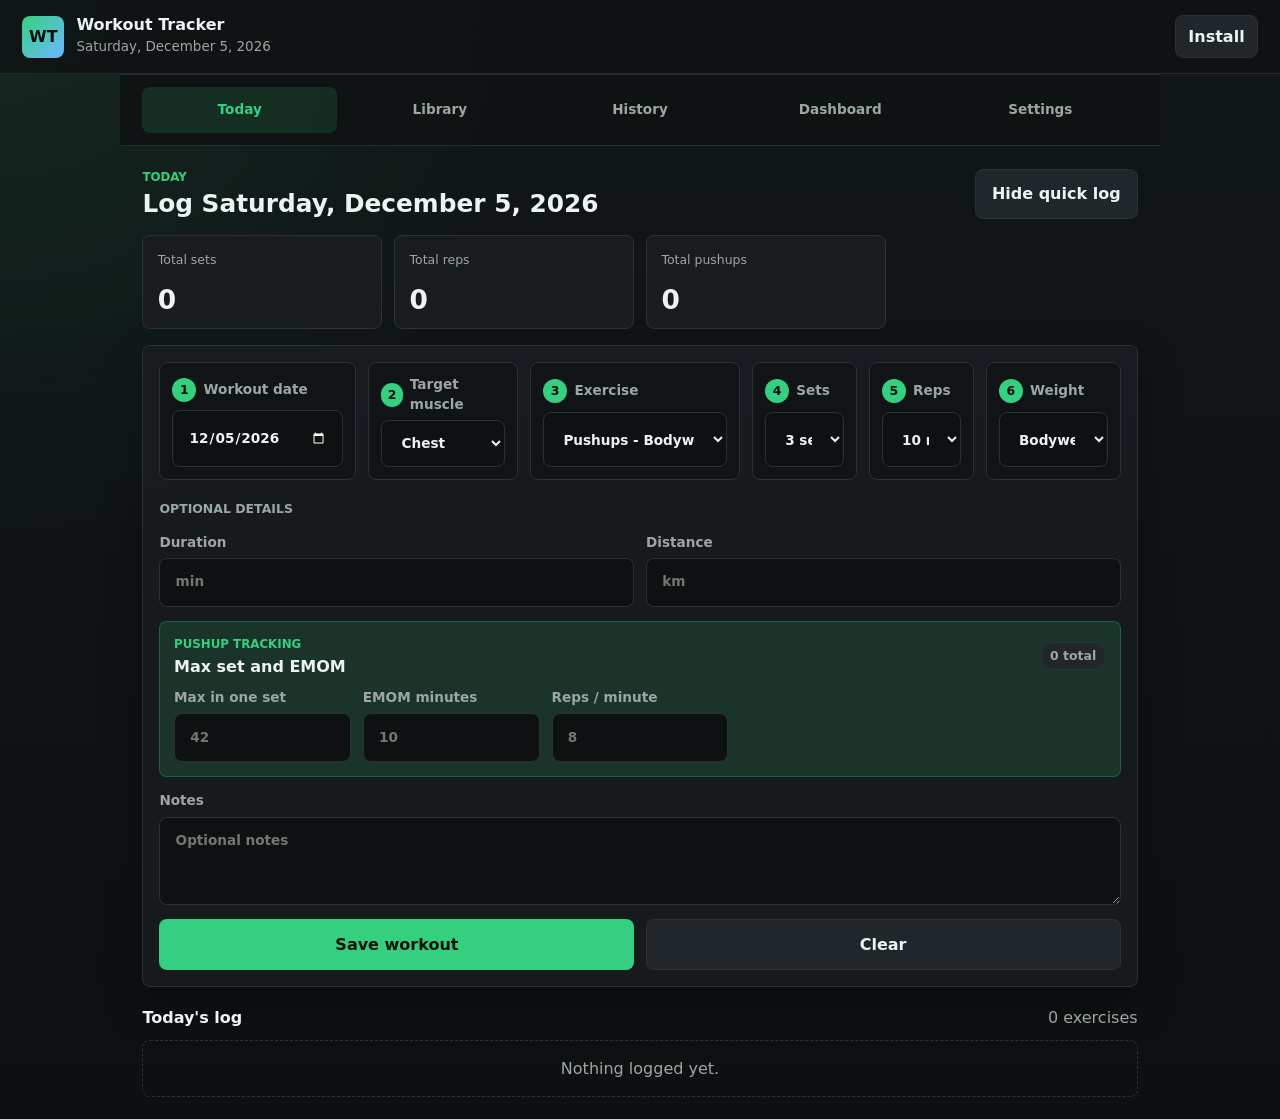
==== commit 8ed58ce0: "Allow logging workouts by date" ====
--- a/index.html
+++ b/index.html
@@ -44,7 +44,7 @@
           <button id="addExerciseToggle" class="ghost-button" type="button">Hide quick log</button>
         </div>
 
-        <div class="metric-grid today-metrics" aria-label="Today's totals">
+        <div id="selectedDateMetrics" class="metric-grid today-metrics" aria-label="Selected date totals">
           <article class="metric">
             <span>Total sets</span>
             <strong id="todayTotalSets">0</strong>
@@ -62,23 +62,27 @@
         <form id="todayForm" class="log-form" autocomplete="off">
           <div class="flow-grid">
             <label class="step-field">
-              <span><strong>1</strong> Target muscle</span>
+              <span><strong>1</strong> Workout date</span>
+              <input id="workoutDateInput" type="date" required>
+            </label>
+            <label class="step-field">
+              <span><strong>2</strong> Target muscle</span>
               <select id="targetMuscleSelect" required></select>
             </label>
             <label class="step-field">
-              <span><strong>2</strong> Exercise</span>
+              <span><strong>3</strong> Exercise</span>
               <select id="exerciseSelect" required></select>
             </label>
             <label class="step-field">
-              <span><strong>3</strong> Sets</span>
+              <span><strong>4</strong> Sets</span>
               <select id="setsInput"></select>
             </label>
             <label class="step-field">
-              <span><strong>4</strong> Reps</span>
+              <span><strong>5</strong> Reps</span>
               <select id="repsInput"></select>
             </label>
             <label class="step-field">
-              <span><strong>5</strong> Weight</span>
+              <span><strong>6</strong> Weight</span>
               <select id="weightInput"></select>
             </label>
           </div>
@@ -134,7 +138,7 @@
         </form>
 
         <div class="subhead">
-          <h3>Today's log</h3>
+          <h3 id="selectedDateLogTitle">Selected date log</h3>
           <span id="todayEntryCount" class="muted">0 exercises</span>
         </div>
         <div id="todayEntries" class="item-list empty-list"></div>
--- a/styles.css
+++ b/styles.css
@@ -724,7 +724,7 @@
   }
 
   .flow-grid {
-    grid-template-columns: 1.1fr 1.5fr 0.8fr 0.8fr 1fr;
+    grid-template-columns: 1fr 1fr 1.4fr 0.7fr 0.7fr 0.9fr;
   }
 
   .optional-grid {
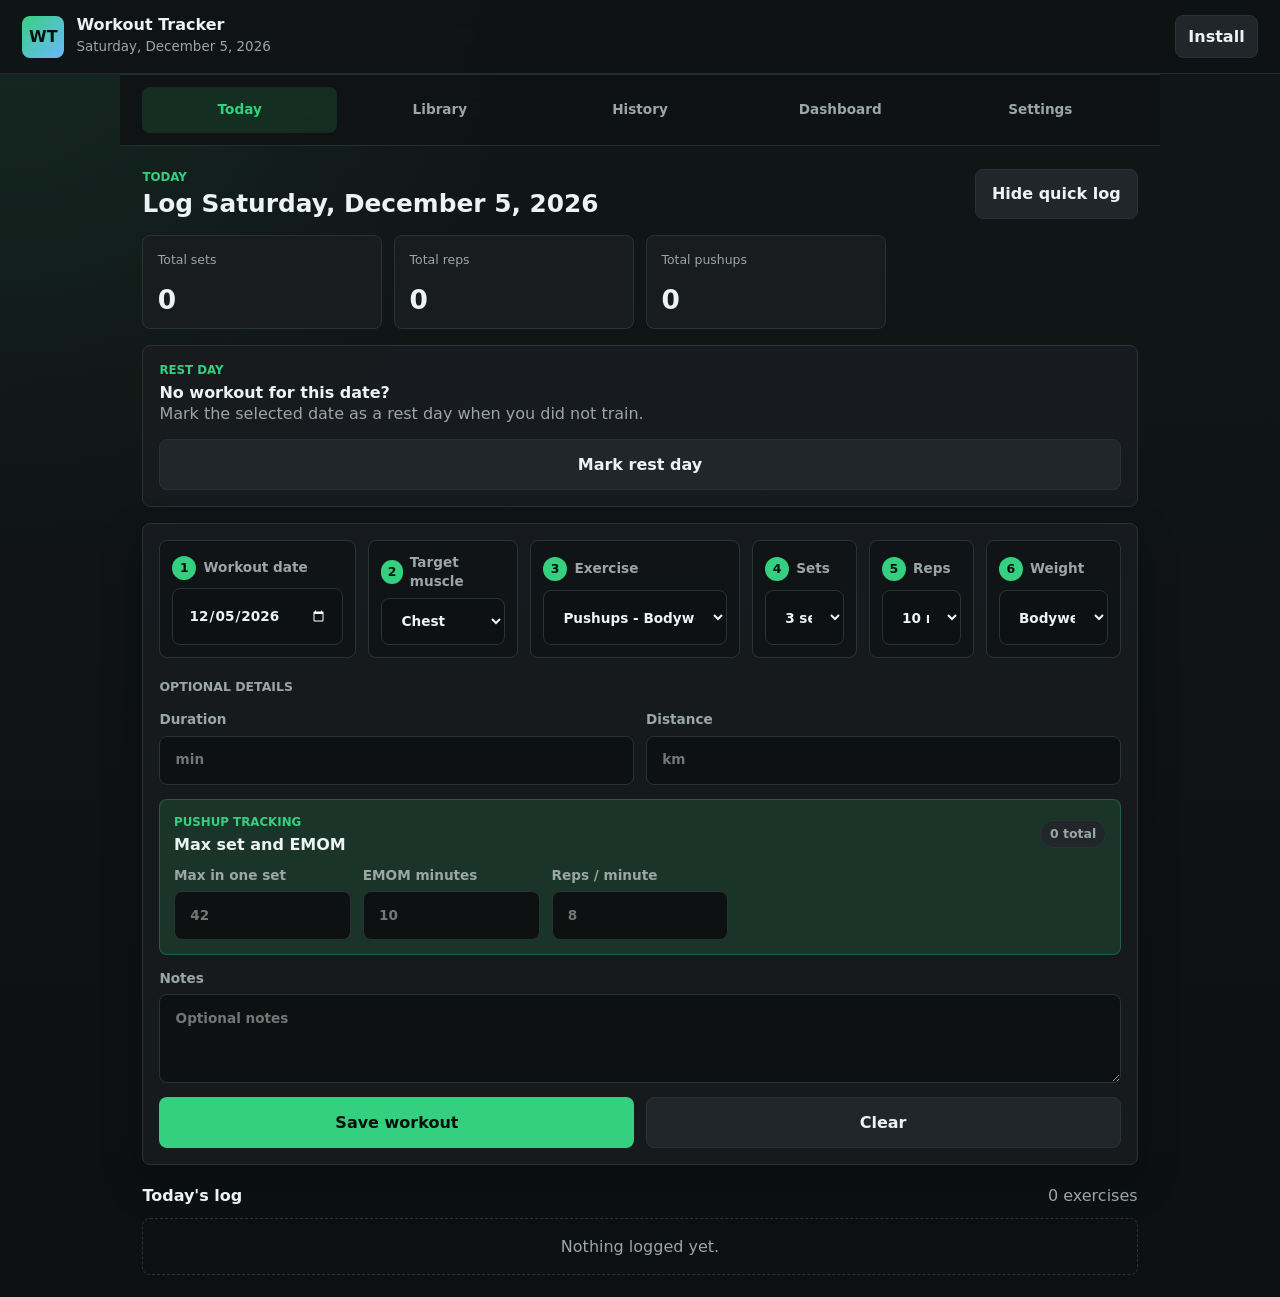
==== commit 529ef5d8: "Add rest day tracking" ====
--- a/index.html
+++ b/index.html
@@ -57,6 +57,18 @@
             <span>Total pushups</span>
             <strong id="todayTotalPushups">0</strong>
           </article>
+        </div>
+
+        <div id="restDayPanel" class="rest-day-panel">
+          <div>
+            <p class="eyebrow">Rest day</p>
+            <h3 id="restDayTitle">No workout for this date?</h3>
+            <p id="restDayText" class="muted">Mark the selected date as a rest day when you did not train.</p>
+          </div>
+          <div class="button-row rest-day-actions">
+            <button id="markRestDayButton" class="ghost-button" type="button">Mark rest day</button>
+            <button id="clearRestDayButton" class="danger-button hidden" type="button">Clear rest day</button>
+          </div>
         </div>
 
         <form id="todayForm" class="log-form" autocomplete="off">
--- a/styles.css
+++ b/styles.css
@@ -282,6 +282,7 @@
 .log-form,
 .compact-form,
 .muscle-picker-panel,
+.rest-day-panel,
 .chart-panel,
 .detail-panel,
 .data-summary {
@@ -297,6 +298,21 @@
 .compact-form {
   display: grid;
   gap: 0.9rem;
+}
+
+.rest-day-panel {
+  display: grid;
+  gap: 0.85rem;
+  box-shadow: none;
+}
+
+.rest-day-panel.active {
+  border-color: rgba(53, 208, 127, 0.42);
+  background: var(--accent-soft);
+}
+
+.rest-day-actions {
+  margin-top: 0;
 }
 
 .muscle-picker-panel {
@@ -472,6 +488,12 @@
   color: var(--accent);
 }
 
+.pill.accent {
+  border-color: rgba(53, 208, 127, 0.32);
+  background: var(--accent-soft);
+  color: var(--accent);
+}
+
 .hidden {
   display: none !important;
 }
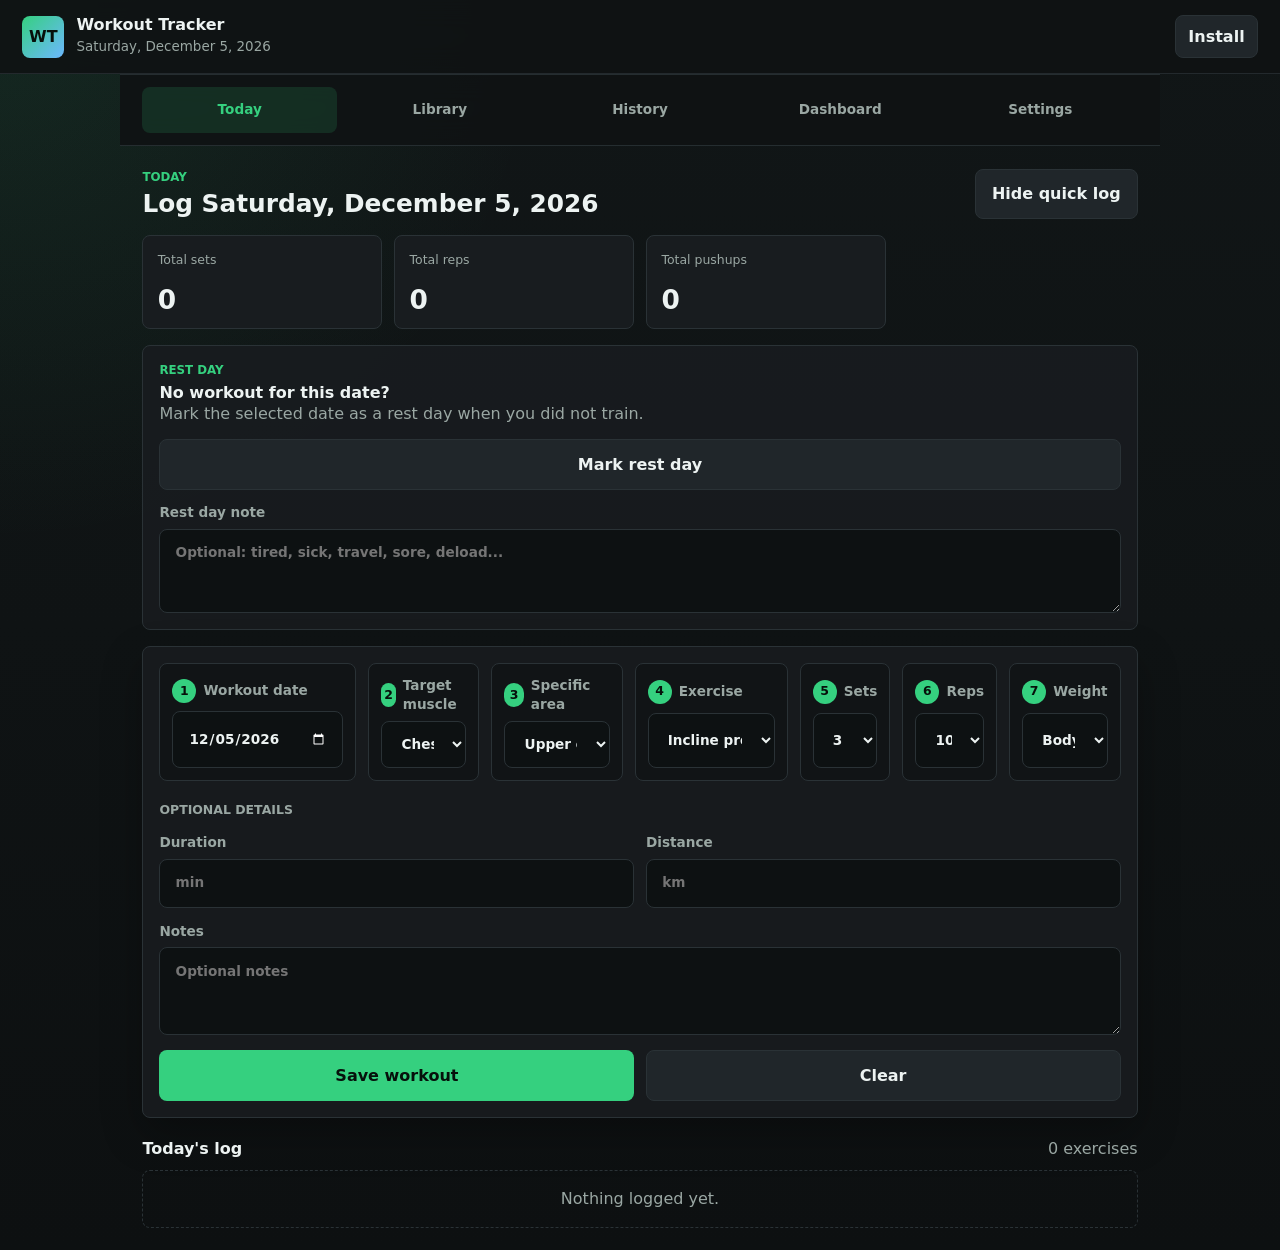
==== commit 78c00cd3: "Add anatomy-based exercise picker" ====
--- a/index.html
+++ b/index.html
@@ -67,8 +67,13 @@
           </div>
           <div class="button-row rest-day-actions">
             <button id="markRestDayButton" class="ghost-button" type="button">Mark rest day</button>
+            <button id="saveRestDayNoteButton" class="ghost-button hidden" type="button">Save note</button>
             <button id="clearRestDayButton" class="danger-button hidden" type="button">Clear rest day</button>
           </div>
+          <label class="form-row rest-note-field">
+            <span>Rest day note</span>
+            <textarea id="restDayNoteInput" rows="2" placeholder="Optional: tired, sick, travel, sore, deload..."></textarea>
+          </label>
         </div>
 
         <form id="todayForm" class="log-form" autocomplete="off">
@@ -82,19 +87,23 @@
               <select id="targetMuscleSelect" required></select>
             </label>
             <label class="step-field">
-              <span><strong>3</strong> Exercise</span>
+              <span><strong>3</strong> Specific area</span>
+              <select id="targetAreaSelect" required></select>
+            </label>
+            <label class="step-field">
+              <span><strong>4</strong> Exercise</span>
               <select id="exerciseSelect" required></select>
             </label>
             <label class="step-field">
-              <span><strong>4</strong> Sets</span>
+              <span><strong>5</strong> Sets</span>
               <select id="setsInput"></select>
             </label>
             <label class="step-field">
-              <span><strong>5</strong> Reps</span>
+              <span><strong>6</strong> Reps</span>
               <select id="repsInput"></select>
             </label>
             <label class="step-field">
-              <span><strong>6</strong> Weight</span>
+              <span><strong>7</strong> Weight</span>
               <select id="weightInput"></select>
             </label>
           </div>
@@ -174,6 +183,7 @@
           </div>
 
           <div id="muscleMapChips" class="muscle-chip-grid" aria-label="Muscle groups"></div>
+          <div id="libraryAreaChips" class="area-chip-grid hidden" aria-label="Specific muscle areas"></div>
         </section>
 
         <form id="exerciseForm" class="compact-form" autocomplete="off">
@@ -182,10 +192,14 @@
             <span>Exercise name</span>
             <input id="customName" type="text" placeholder="Add a custom exercise" required>
           </label>
-          <div class="two-col">
+          <div class="three-col">
             <label>
               <span>Muscle group</span>
               <select id="customGroup" required></select>
+            </label>
+            <label>
+              <span>Specific area</span>
+              <select id="customArea" required></select>
             </label>
             <label>
               <span>Type</span>
--- a/styles.css
+++ b/styles.css
@@ -315,6 +315,10 @@
   margin-top: 0;
 }
 
+.rest-note-field textarea {
+  min-height: 84px;
+}
+
 .muscle-picker-panel {
   display: grid;
   gap: 1rem;
@@ -348,10 +352,46 @@
   color: var(--accent);
 }
 
+.area-chip-grid {
+  display: grid;
+  gap: 0.55rem;
+}
+
+.area-chip {
+  display: grid;
+  min-height: 64px;
+  gap: 0.2rem;
+  padding: 0.8rem;
+  border: 1px solid var(--border);
+  background: var(--surface-soft);
+  color: var(--text);
+  text-align: left;
+}
+
+.area-chip strong {
+  font-size: 0.95rem;
+}
+
+.area-chip span {
+  color: var(--muted);
+  font-size: 0.8rem;
+}
+
+.area-chip.active {
+  border-color: rgba(53, 208, 127, 0.5);
+  background: var(--accent-soft);
+  color: var(--accent);
+}
+
+.area-chip.active span {
+  color: var(--text);
+}
+
 .form-row,
 .step-field,
 .quick-grid label,
 .two-col label,
+.three-col label,
 .filter-grid label {
   display: grid;
   gap: 0.35rem;
@@ -364,6 +404,7 @@
 .step-field span,
 .quick-grid span,
 .two-col span,
+.three-col span,
 .filter-grid span {
   color: var(--muted);
 }
@@ -407,6 +448,7 @@
 
 .quick-grid,
 .two-col,
+.three-col,
 .filter-grid {
   display: grid;
   grid-template-columns: repeat(2, minmax(0, 1fr));
@@ -415,6 +457,10 @@
 
 .quick-grid {
   grid-template-columns: repeat(2, minmax(0, 1fr));
+}
+
+.three-col {
+  grid-template-columns: 1fr;
 }
 
 .optional-grid {
@@ -577,9 +623,26 @@
   font-size: 0.95rem;
 }
 
+.area-section-head {
+  display: flex;
+  align-items: flex-start;
+  justify-content: space-between;
+  gap: 0.75rem;
+}
+
 .library-grid {
   display: grid;
   gap: 0.6rem;
+}
+
+.add-exercise-button {
+  flex: 2 1 150px;
+}
+
+.empty-note {
+  padding: 1rem;
+  border: 1px dashed var(--border);
+  border-radius: var(--radius);
 }
 
 .filter-grid {
@@ -746,13 +809,21 @@
   }
 
   .flow-grid {
-    grid-template-columns: 1fr 1fr 1.4fr 0.7fr 0.7fr 0.9fr;
+    grid-template-columns: repeat(2, minmax(0, 1fr));
+  }
+
+  .three-col {
+    grid-template-columns: repeat(3, minmax(0, 1fr));
   }
 
   .optional-grid {
     grid-template-columns: repeat(2, minmax(0, 1fr));
   }
 
+  .area-chip-grid {
+    grid-template-columns: repeat(2, minmax(0, 1fr));
+  }
+
   .backup-grid {
     grid-template-columns: repeat(3, minmax(0, 1fr));
   }
@@ -763,6 +834,14 @@
 }
 
 @media (min-width: 920px) {
+  .flow-grid {
+    grid-template-columns: 1fr 1fr 1.2fr 1.4fr 0.7fr 0.7fr 0.9fr;
+  }
+
+  .area-chip-grid {
+    grid-template-columns: repeat(3, minmax(0, 1fr));
+  }
+
   .library-grid {
     grid-template-columns: repeat(3, minmax(0, 1fr));
   }
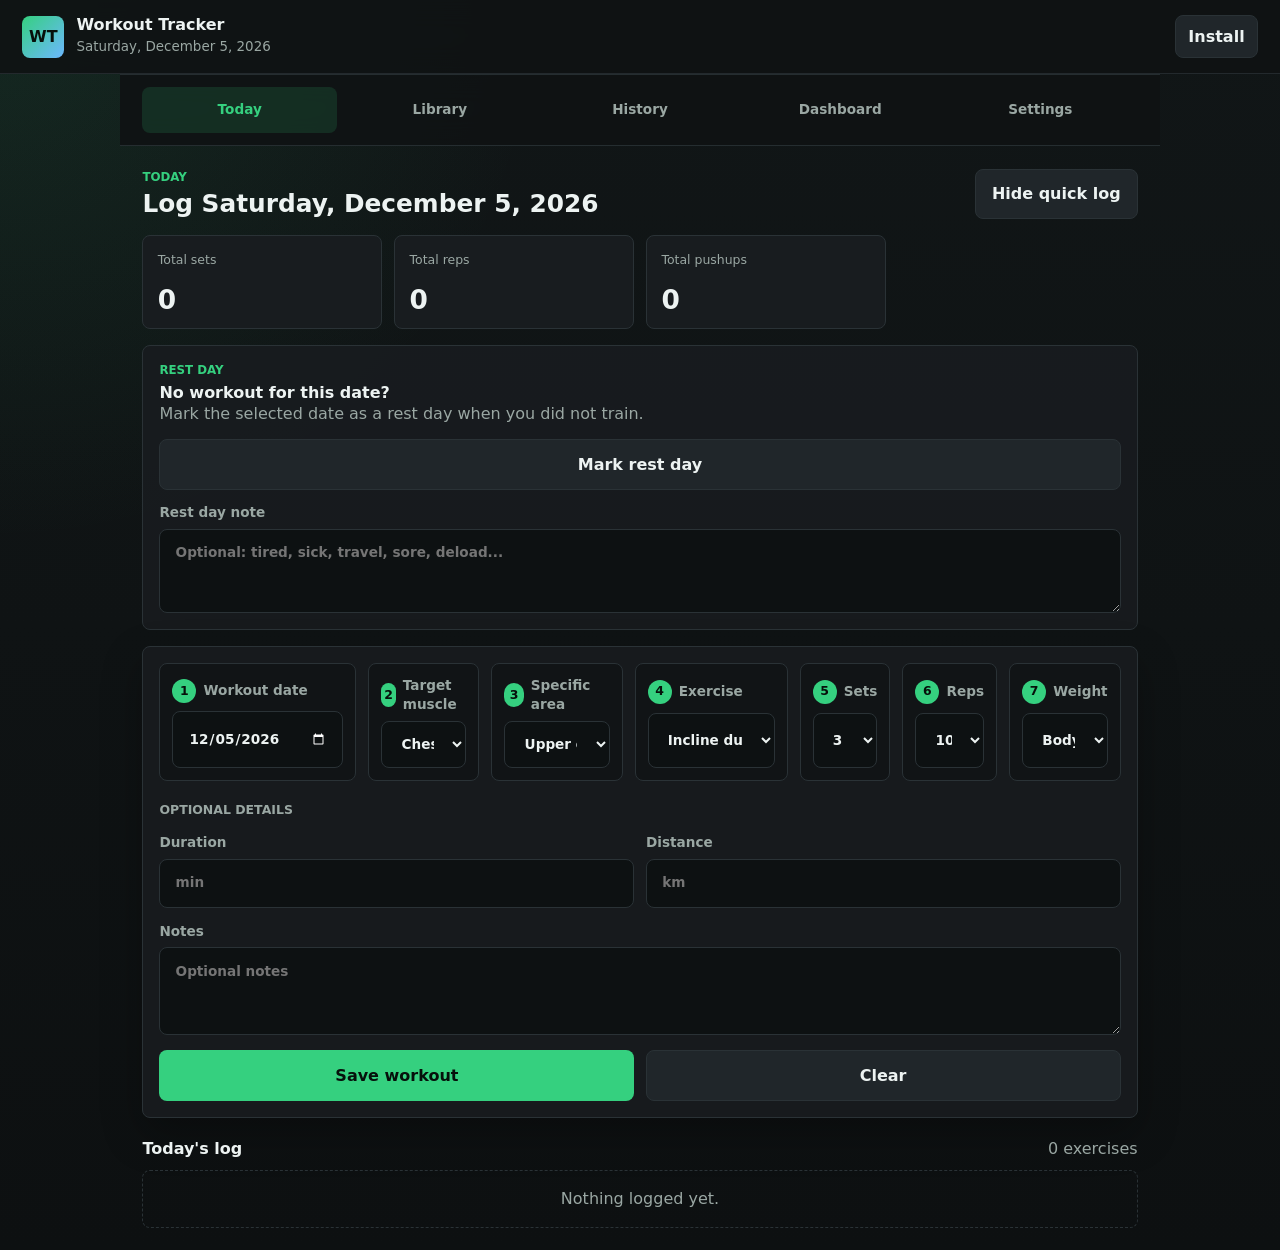
==== commit e36e03eb: "Fix area picker cache and add area exercises" ====
--- a/index.html
+++ b/index.html
@@ -9,8 +9,8 @@
     <link rel="manifest" href="manifest.webmanifest">
     <link rel="icon" href="icons/icon.svg" type="image/svg+xml">
     <link rel="apple-touch-icon" href="icons/icon-192.png">
-    <link rel="stylesheet" href="styles.css">
-    <script defer src="app.js"></script>
+    <link rel="stylesheet" href="styles.css?v=area2">
+    <script defer src="app.js?v=area2"></script>
   </head>
   <body>
     <a class="skip-link" href="#app-main">Skip to content</a>
